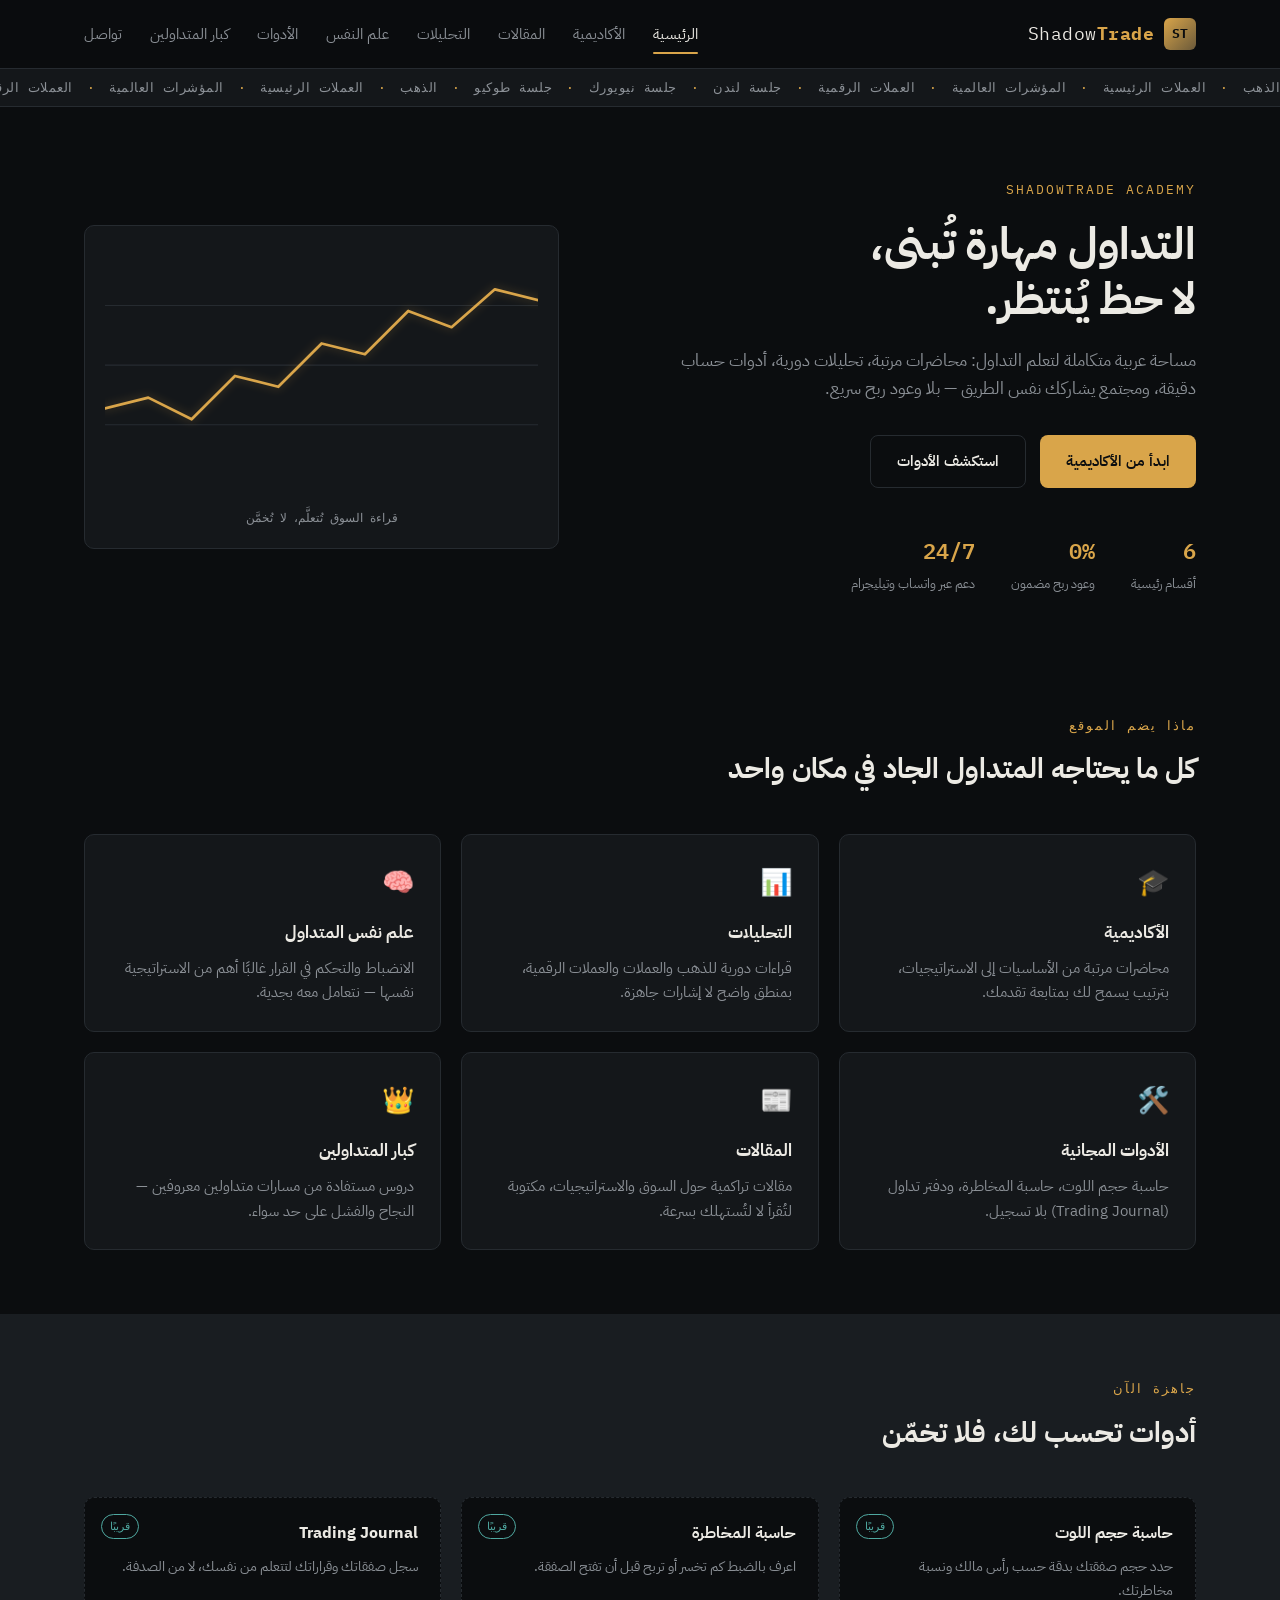
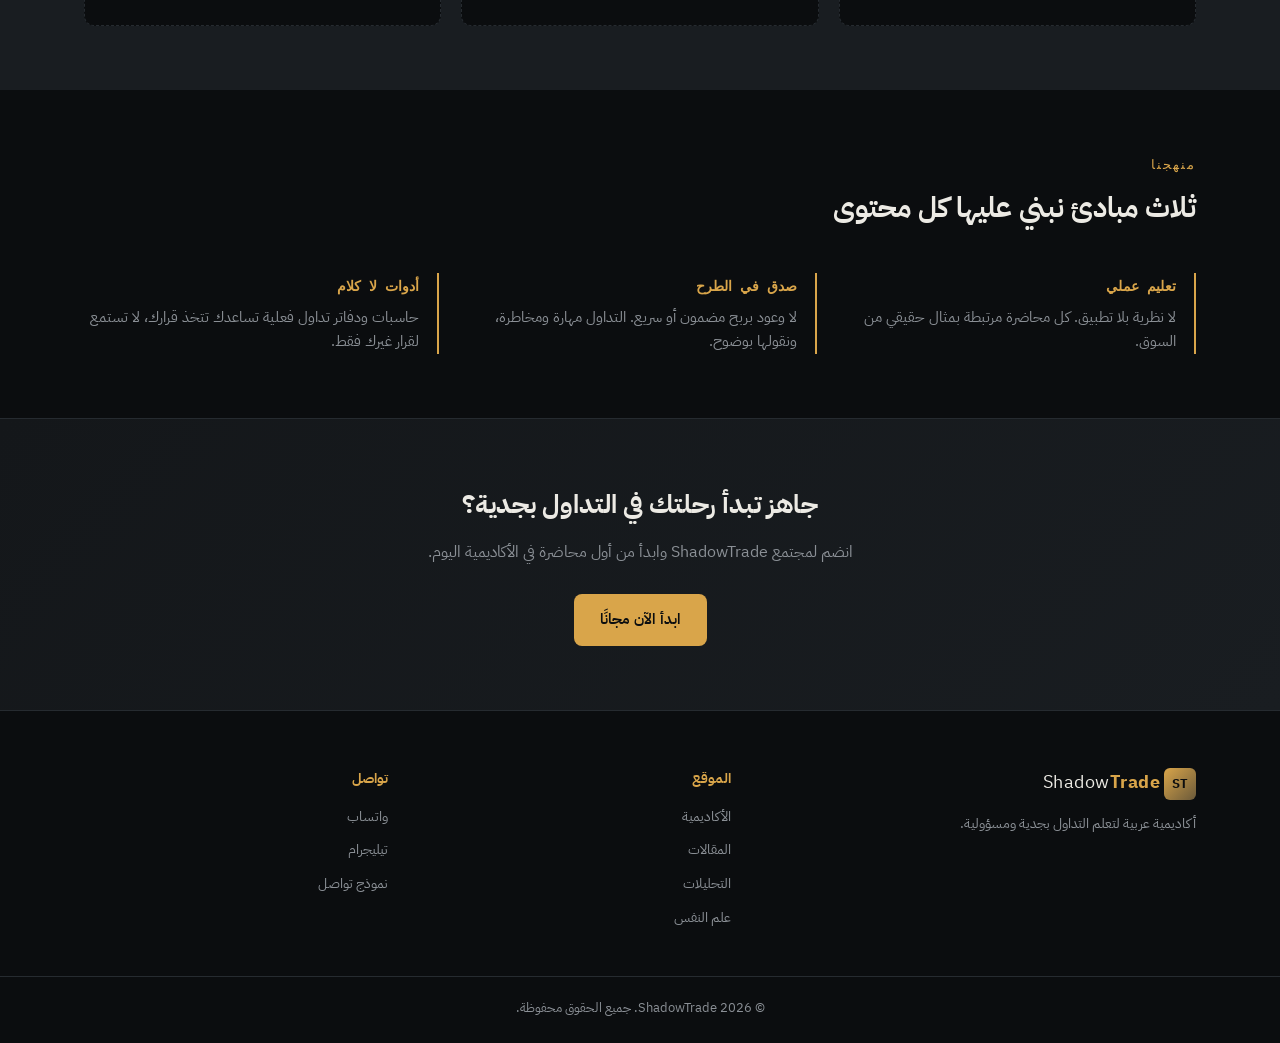
==== index.html @ f6b95d15 "Add files via upload" ====
<!DOCTYPE html>
<html lang="ar" dir="rtl">
<head>
<meta charset="UTF-8">
<meta name="viewport" content="width=device-width, initial-scale=1.0">
<title>ShadowTrade Academy — تداول بعقلية، لا بمجرد حظ</title>
<meta name="description" content="أكاديمية ShadowTrade: محاضرات، تحليلات، أدوات تداول مجانية، وعلم نفس المتداول — كل ما تحتاجه لتبني مهارة التداول من الصفر.">
<link rel="preconnect" href="https://fonts.googleapis.com">
<link rel="preconnect" href="https://fonts.gstatic.com" crossorigin>
<link href="https://fonts.googleapis.com/css2?family=IBM+Plex+Sans+Arabic:wght@400;500;600;700&family=IBM+Plex+Mono:wght@400;500;600&display=swap" rel="stylesheet">
<link rel="stylesheet" href="style.css">
</head>
<body>

<!-- ===== Header ===== -->
<header class="site-header">
  <div class="wrap header-inner">
    <a href="index.html" class="brand">
      <span class="brand-mark">ST</span>
      <span class="brand-name">Shadow<strong>Trade</strong></span>
    </a>

    <nav class="main-nav" id="mainNav">
      <a href="index.html" class="active">الرئيسية</a>
      <a href="academy.html">الأكاديمية</a>
      <a href="articles.html">المقالات</a>
      <a href="analysis.html">التحليلات</a>
      <a href="psychology.html">علم النفس</a>
      <a href="tools.html">الأدوات</a>
      <a href="traders.html">كبار المتداولين</a>
      <a href="contact.html">تواصل</a>
    </nav>

    <button class="nav-toggle" id="navToggle" aria-label="فتح القائمة" aria-expanded="false">
      <span></span><span></span><span></span>
    </button>
  </div>
</header>

<!-- ===== Session ticker (illustrative, not live data) ===== -->
<div class="ticker" aria-hidden="true">
  <div class="ticker-track">
    <span>الذهب</span><span>·</span>
    <span>العملات الرئيسية</span><span>·</span>
    <span>المؤشرات العالمية</span><span>·</span>
    <span>العملات الرقمية</span><span>·</span>
    <span>جلسة لندن</span><span>·</span>
    <span>جلسة نيويورك</span><span>·</span>
    <span>جلسة طوكيو</span><span>·</span>
    <span>الذهب</span><span>·</span>
    <span>العملات الرئيسية</span><span>·</span>
    <span>المؤشرات العالمية</span><span>·</span>
    <span>العملات الرقمية</span><span>·</span>
    <span>جلسة لندن</span><span>·</span>
    <span>جلسة نيويورك</span><span>·</span>
    <span>جلسة طوكيو</span><span>·</span>
  </div>
</div>

<!-- ===== Hero ===== -->
<section class="hero">
  <div class="wrap hero-inner">
    <div class="hero-text">
      <p class="eyebrow">SHADOWTRADE ACADEMY</p>
      <h1>التداول مهارة تُبنى،<br>لا حظ يُنتظر.</h1>
      <p class="hero-sub">
        مساحة عربية متكاملة لتعلم التداول: محاضرات مرتبة، تحليلات دورية،
        أدوات حساب دقيقة، ومجتمع يشاركك نفس الطريق — بلا وعود ربح سريع.
      </p>
      <div class="hero-cta">
        <a href="academy.html" class="btn btn-primary">ابدأ من الأكاديمية</a>
        <a href="tools.html" class="btn btn-ghost">استكشف الأدوات</a>
      </div>
      <div class="hero-stats">
        <div><span class="stat-num">6</span><span class="stat-label">أقسام رئيسية</span></div>
        <div><span class="stat-num">0%</span><span class="stat-label">وعود ربح مضمون</span></div>
        <div><span class="stat-num">24/7</span><span class="stat-label">دعم عبر واتساب وتيليجرام</span></div>
      </div>
    </div>

    <div class="hero-chart" aria-hidden="true">
      <svg viewBox="0 0 400 220" class="chart-svg">
        <line x1="0" y1="55" x2="400" y2="55" class="grid-line"/>
        <line x1="0" y1="110" x2="400" y2="110" class="grid-line"/>
        <line x1="0" y1="165" x2="400" y2="165" class="grid-line"/>
        <path class="chart-path" d="M0,150 L40,140 L80,160 L120,120 L160,130 L200,90 L240,100 L280,60 L320,75 L360,40 L400,50" />
        <path class="chart-path chart-path-glow" d="M0,150 L40,140 L80,160 L120,120 L160,130 L200,90 L240,100 L280,60 L320,75 L360,40 L400,50" />
      </svg>
      <span class="chart-tag">قراءة السوق تُتعلَّم، لا تُخمَّن</span>
    </div>
  </div>
</section>

<!-- ===== Feature grid ===== -->
<section class="section" id="explore">
  <div class="wrap">
    <p class="section-label">ماذا يضم الموقع</p>
    <h2 class="section-title">كل ما يحتاجه المتداول الجاد في مكان واحد</h2>

    <div class="grid-cards">
      <a href="academy.html" class="card">
        <span class="card-icon">🎓</span>
        <h3>الأكاديمية</h3>
        <p>محاضرات مرتبة من الأساسيات إلى الاستراتيجيات، بترتيب يسمح لك بمتابعة تقدمك.</p>
      </a>
      <a href="analysis.html" class="card">
        <span class="card-icon">📊</span>
        <h3>التحليلات</h3>
        <p>قراءات دورية للذهب والعملات والعملات الرقمية، بمنطق واضح لا إشارات جاهزة.</p>
      </a>
      <a href="psychology.html" class="card">
        <span class="card-icon">🧠</span>
        <h3>علم نفس المتداول</h3>
        <p>الانضباط والتحكم في القرار غالبًا أهم من الاستراتيجية نفسها — نتعامل معه بجدية.</p>
      </a>
      <a href="tools.html" class="card">
        <span class="card-icon">🛠️</span>
        <h3>الأدوات المجانية</h3>
        <p>حاسبة حجم اللوت، حاسبة المخاطرة، ودفتر تداول (Trading Journal) بلا تسجيل.</p>
      </a>
      <a href="articles.html" class="card">
        <span class="card-icon">📰</span>
        <h3>المقالات</h3>
        <p>مقالات تراكمية حول السوق والاستراتيجيات، مكتوبة لتُقرأ لا لتُستهلك بسرعة.</p>
      </a>
      <a href="traders.html" class="card">
        <span class="card-icon">👑</span>
        <h3>كبار المتداولين</h3>
        <p>دروس مستفادة من مسارات متداولين معروفين — النجاح والفشل على حد سواء.</p>
      </a>
    </div>
  </div>
</section>

<!-- ===== Tools teaser ===== -->
<section class="section section-alt">
  <div class="wrap">
    <p class="section-label">جاهزة الآن</p>
    <h2 class="section-title">أدوات تحسب لك، فلا تخمّن</h2>

    <div class="tools-row">
      <div class="tool-mini">
        <h4>حاسبة حجم اللوت</h4>
        <p>حدد حجم صفقتك بدقة حسب رأس مالك ونسبة مخاطرتك.</p>
        <span class="tool-status">قريبًا</span>
      </div>
      <div class="tool-mini">
        <h4>حاسبة المخاطرة</h4>
        <p>اعرف بالضبط كم تخسر أو تربح قبل أن تفتح الصفقة.</p>
        <span class="tool-status">قريبًا</span>
      </div>
      <div class="tool-mini">
        <h4>Trading Journal</h4>
        <p>سجل صفقاتك وقراراتك لتتعلم من نفسك، لا من الصدفة.</p>
        <span class="tool-status">قريبًا</span>
      </div>
    </div>
  </div>
</section>

<!-- ===== Approach / pillars ===== -->
<section class="section">
  <div class="wrap">
    <p class="section-label">منهجنا</p>
    <h2 class="section-title">ثلاث مبادئ نبني عليها كل محتوى</h2>

    <div class="pillars">
      <div class="pillar">
        <span class="pillar-index">تعليم عملي</span>
        <p>لا نظرية بلا تطبيق. كل محاضرة مرتبطة بمثال حقيقي من السوق.</p>
      </div>
      <div class="pillar">
        <span class="pillar-index">صدق في الطرح</span>
        <p>لا وعود بربح مضمون أو سريع. التداول مهارة ومخاطرة، ونقولها بوضوح.</p>
      </div>
      <div class="pillar">
        <span class="pillar-index">أدوات لا كلام</span>
        <p>حاسبات ودفاتر تداول فعلية تساعدك تتخذ قرارك، لا تستمع لقرار غيرك فقط.</p>
      </div>
    </div>
  </div>
</section>

<!-- ===== CTA band ===== -->
<section class="cta-band">
  <div class="wrap cta-inner">
    <h2>جاهز تبدأ رحلتك في التداول بجدية؟</h2>
    <p>انضم لمجتمع ShadowTrade وابدأ من أول محاضرة في الأكاديمية اليوم.</p>
    <a href="academy.html" class="btn btn-primary">ابدأ الآن مجانًا</a>
  </div>
</section>

<!-- ===== Footer ===== -->
<footer class="site-footer">
  <div class="wrap footer-inner">
    <div class="footer-brand">
      <span class="brand-mark">ST</span>
      <span class="brand-name">Shadow<strong>Trade</strong></span>
      <p>أكاديمية عربية لتعلم التداول بجدية ومسؤولية.</p>
    </div>

    <div class="footer-col">
      <h5>الموقع</h5>
      <a href="academy.html">الأكاديمية</a>
      <a href="articles.html">المقالات</a>
      <a href="analysis.html">التحليلات</a>
      <a href="psychology.html">علم النفس</a>
    </div>

    <div class="footer-col">
      <h5>تواصل</h5>
      <a href="#">واتساب</a>
      <a href="#">تيليجرام</a>
      <a href="contact.html">نموذج تواصل</a>
    </div>
  </div>
  <p class="footer-bottom">© 2026 ShadowTrade. جميع الحقوق محفوظة.</p>
</footer>

<script src="script.js"></script>
</body>
</html>
---- style.css ----
/* ============================================
   ShadowTrade Academy — Design Tokens
   Palette: Terminal graphite + amber phosphor
   ============================================ */
:root{
  --bg:            #0B0D0F;
  --surface:       #14171A;
  --surface-alt:   #191D21;
  --border:        #262B30;
  --text:          #ECEAE4;
  --text-muted:    #8B9096;
  --amber:         #D9A54A;
  --amber-strong:  #E8B85E;
  --teal:          #4FA8A0;
  --brass-dim:     #6B5A3A;

  --font-arabic: "IBM Plex Sans Arabic", "Segoe UI", sans-serif;
  --font-mono:   "IBM Plex Mono", monospace;

  --radius: 10px;
  --wrap: 1160px;
}

*{margin:0;padding:0;box-sizing:border-box;}
html{scroll-behavior:smooth;}

body{
  background:var(--bg);
  color:var(--text);
  font-family:var(--font-arabic);
  line-height:1.7;
  font-size:16px;
}

.wrap{
  max-width:var(--wrap);
  margin-inline:auto;
  padding-inline:24px;
}

a{color:inherit;text-decoration:none;}
img{max-width:100%;display:block;}

@media (prefers-reduced-motion: reduce){
  *{animation-duration:0.01ms !important; animation-iteration-count:1 !important; transition-duration:0.01ms !important;}
}

/* ============ Header ============ */
.site-header{
  position:sticky; top:0; z-index:50;
  background:rgba(11,13,15,0.9);
  backdrop-filter:blur(8px);
  border-bottom:1px solid var(--border);
}
.header-inner{
  display:flex; align-items:center; justify-content:space-between;
  height:68px;
}
.brand{display:flex; align-items:center; gap:10px; font-family:var(--font-mono);}
.brand-mark{
  display:inline-flex; align-items:center; justify-content:center;
  width:32px; height:32px; border-radius:6px;
  background:linear-gradient(135deg, var(--amber), var(--brass-dim));
  color:#0B0D0F; font-weight:700; font-size:13px;
}
.brand-name{font-size:18px; letter-spacing:0.5px;}
.brand-name strong{color:var(--amber);}

.main-nav{display:flex; gap:28px;}
.main-nav a{
  font-size:14.5px; color:var(--text-muted);
  padding-block:6px; position:relative;
  transition:color .2s;
}
.main-nav a:hover, .main-nav a.active{color:var(--text);}
.main-nav a.active::after{
  content:""; position:absolute; right:0; left:0; bottom:-2px;
  height:2px; background:var(--amber); border-radius:2px;
}

.nav-toggle{
  display:none; flex-direction:column; gap:5px;
  background:none; border:none; cursor:pointer; padding:8px;
}
.nav-toggle span{width:22px; height:2px; background:var(--text);}

/* ============ Ticker ============ */
.ticker{
  background:var(--surface);
  border-bottom:1px solid var(--border);
  overflow:hidden;
  white-space:nowrap;
}
.ticker-track{
  display:inline-flex; gap:14px;
  padding-block:8px;
  font-family:var(--font-mono); font-size:12.5px;
  color:var(--text-muted); letter-spacing:0.5px;
  animation: ticker-scroll 40s linear infinite;
}
.ticker-track span:nth-of-type(2n){color:var(--amber);}
@keyframes ticker-scroll{
  from{transform:translateX(0);}
  to{transform:translateX(-50%);}
}

/* ============ Hero ============ */
.hero{padding-block:72px 56px;}
.hero-inner{
  display:grid; grid-template-columns:1.1fr 0.9fr;
  gap:56px; align-items:center;
}
.eyebrow{
  font-family:var(--font-mono); font-size:12.5px;
  color:var(--amber); letter-spacing:2px;
  margin-bottom:16px;
}
.hero h1{
  font-size:44px; line-height:1.25; font-weight:700;
  margin-bottom:20px;
}
.hero-sub{
  color:var(--text-muted); font-size:16.5px; max-width:520px;
  margin-bottom:32px;
}
.hero-cta{display:flex; gap:14px; margin-bottom:44px; flex-wrap:wrap;}

.btn{
  display:inline-flex; align-items:center; justify-content:center;
  padding:13px 26px; border-radius:8px; font-size:15px; font-weight:600;
  transition:transform .15s, background .2s, border-color .2s;
}
.btn:focus-visible{outline:2px solid var(--amber); outline-offset:2px;}
.btn-primary{background:var(--amber); color:#0B0D0F;}
.btn-primary:hover{background:var(--amber-strong); transform:translateY(-1px);}
.btn-ghost{border:1px solid var(--border); color:var(--text);}
.btn-ghost:hover{border-color:var(--amber); color:var(--amber);}

.hero-stats{display:flex; gap:36px;}
.hero-stats > div{display:flex; flex-direction:column;}
.stat-num{font-family:var(--font-mono); font-size:22px; color:var(--amber); font-weight:600;}
.stat-label{font-size:12.5px; color:var(--text-muted); margin-top:4px;}

.hero-chart{
  background:var(--surface);
  border:1px solid var(--border);
  border-radius:var(--radius);
  padding:20px;
}
.chart-svg{width:100%; height:auto;}
.grid-line{stroke:var(--border); stroke-width:1;}
.chart-path{
  fill:none; stroke:var(--amber); stroke-width:2.5;
  stroke-linecap:round; stroke-linejoin:round;
  stroke-dasharray:1000;
  stroke-dashoffset:1000;
  animation:draw-line 2.2s ease forwards;
}
.chart-path-glow{
  stroke:var(--amber); stroke-width:6; opacity:0.15; filter:blur(4px);
}
@keyframes draw-line{ to{stroke-dashoffset:0;} }
.chart-tag{
  display:block; margin-top:14px; text-align:center;
  font-family:var(--font-mono); font-size:12px; color:var(--text-muted);
}

/* ============ Sections ============ */
.section{padding-block:64px;}
.section-alt{background:var(--surface-alt);}
.section-label{
  font-family:var(--font-mono); font-size:12.5px;
  color:var(--amber); letter-spacing:2px; margin-bottom:10px;
}
.section-title{font-size:28px; font-weight:700; margin-bottom:40px; max-width:640px;}

.grid-cards{
  display:grid; grid-template-columns:repeat(3, 1fr); gap:20px;
}
.card{
  background:var(--surface);
  border:1px solid var(--border);
  border-radius:var(--radius);
  padding:26px;
  transition:border-color .2s, transform .2s;
}
.card:hover{border-color:var(--amber); transform:translateY(-3px);}
.card-icon{font-size:26px; display:block; margin-bottom:14px;}
.card h3{font-size:17px; margin-bottom:8px;}
.card p{font-size:14.5px; color:var(--text-muted);}

.tools-row{display:grid; grid-template-columns:repeat(3,1fr); gap:20px;}
.tool-mini{
  background:var(--bg);
  border:1px dashed var(--border);
  border-radius:var(--radius);
  padding:22px; position:relative;
}
.tool-mini h4{font-size:16px; margin-bottom:8px;}
.tool-mini p{font-size:14px; color:var(--text-muted);}
.tool-status{
  position:absolute; top:16px; left:16px;
  font-family:var(--font-mono); font-size:11px;
  color:var(--teal); border:1px solid var(--teal);
  padding:2px 8px; border-radius:20px;
}

.pillars{display:grid; grid-template-columns:repeat(3,1fr); gap:24px;}
.pillar{border-right:2px solid var(--amber); padding-right:18px;}
.pillar-index{
  display:block; font-family:var(--font-mono); font-size:14px;
  color:var(--amber); margin-bottom:8px; font-weight:600;
}
.pillar p{color:var(--text-muted); font-size:14.5px;}

/* ============ CTA band ============ */
.cta-band{
  background:linear-gradient(135deg, var(--surface), var(--surface-alt));
  border-top:1px solid var(--border);
  border-bottom:1px solid var(--border);
  padding-block:64px;
}
.cta-inner{text-align:center;}
.cta-band h2{font-size:26px; margin-bottom:12px;}
.cta-band p{color:var(--text-muted); margin-bottom:28px;}

/* ============ Footer ============ */
.site-footer{padding-block:56px 24px;}
.footer-inner{
  display:grid; grid-template-columns:1.4fr 1fr 1fr; gap:40px;
  margin-bottom:36px;
}
.footer-brand p{color:var(--text-muted); font-size:14px; margin-top:12px; max-width:260px;}
.footer-col h5{font-size:14px; color:var(--amber); margin-bottom:14px;}
.footer-col a{display:block; color:var(--text-muted); font-size:14px; margin-bottom:10px;}
.footer-col a:hover{color:var(--text);}
.footer-bottom{
  text-align:center; font-size:13px; color:var(--text-muted);
  border-top:1px solid var(--border); padding-top:20px;
}

/* ============ Academy page ============ */
.academy-head{padding-block:56px 32px;}
.academy-head h1{font-size:34px; font-weight:700; margin-bottom:14px;}

.progress-wrap{display:flex; align-items:center; gap:16px; margin-top:28px; max-width:480px;}
.progress-bar{flex:1; height:8px; background:var(--surface); border:1px solid var(--border); border-radius:20px; overflow:hidden;}
.progress-fill{height:100%; background:var(--amber); width:0%; transition:width .3s ease;}
.progress-text{font-family:var(--font-mono); font-size:12.5px; color:var(--text-muted); white-space:nowrap;}

.academy-body{padding-block:16px 64px;}
.academy-grid{
  display:grid; grid-template-columns:1fr 340px; gap:28px; align-items:start;
}

.player-frame{
  position:relative; width:100%; aspect-ratio:16/9;
  background:var(--surface); border:1px solid var(--border); border-radius:var(--radius);
  overflow:hidden;
}
.player-frame iframe{position:absolute; inset:0; width:100%; height:100%; border:0;}

.player-info{
  display:flex; align-items:center; justify-content:space-between;
  gap:16px; margin-top:18px; flex-wrap:wrap;
}
.player-info h2{font-size:19px;}
.btn-small{padding:9px 18px; font-size:13.5px;}
.btn-small.watched{border-color:var(--teal); color:var(--teal);}

.lecture-list{
  background:var(--surface); border:1px solid var(--border); border-radius:var(--radius);
  padding:10px; max-height:520px; overflow-y:auto;
  display:flex; flex-direction:column; gap:4px;
}
.lecture-item{
  display:flex; align-items:center; gap:12px;
  background:none; border:none; text-align:right;
  padding:12px 10px; border-radius:8px; cursor:pointer;
  color:var(--text-muted); font-family:var(--font-arabic); font-size:14px;
  width:100%; transition:background .15s, color .15s;
}
.lecture-item:hover{background:var(--surface-alt); color:var(--text);}
.lecture-item.active{background:var(--surface-alt); color:var(--amber);}
.lecture-num{
  font-family:var(--font-mono); font-size:12px; color:var(--text-muted);
  min-width:20px; text-align:center;
}
.lecture-item.active .lecture-num{color:var(--amber);}
.lecture-title{flex:1;}
.lecture-check{color:var(--teal); font-weight:700; min-width:16px; text-align:center;}

/* ============ Responsive (base) ============ */
@media (max-width: 900px){
  .main-nav{
    position:absolute; top:68px; right:0; left:0;
    background:var(--bg); border-bottom:1px solid var(--border);
    flex-direction:column; padding:16px 24px; gap:16px;
    display:none;
  }
  .main-nav.open{display:flex;}
  .nav-toggle{display:flex;}
  .hero-inner{grid-template-columns:1fr;}
  .hero h1{font-size:32px;}
  .grid-cards, .tools-row, .pillars{grid-template-columns:1fr;}
  .footer-inner{grid-template-columns:1fr; gap:28px;}
  .academy-grid{grid-template-columns:1fr;}
  .lecture-list{max-height:340px;}
}
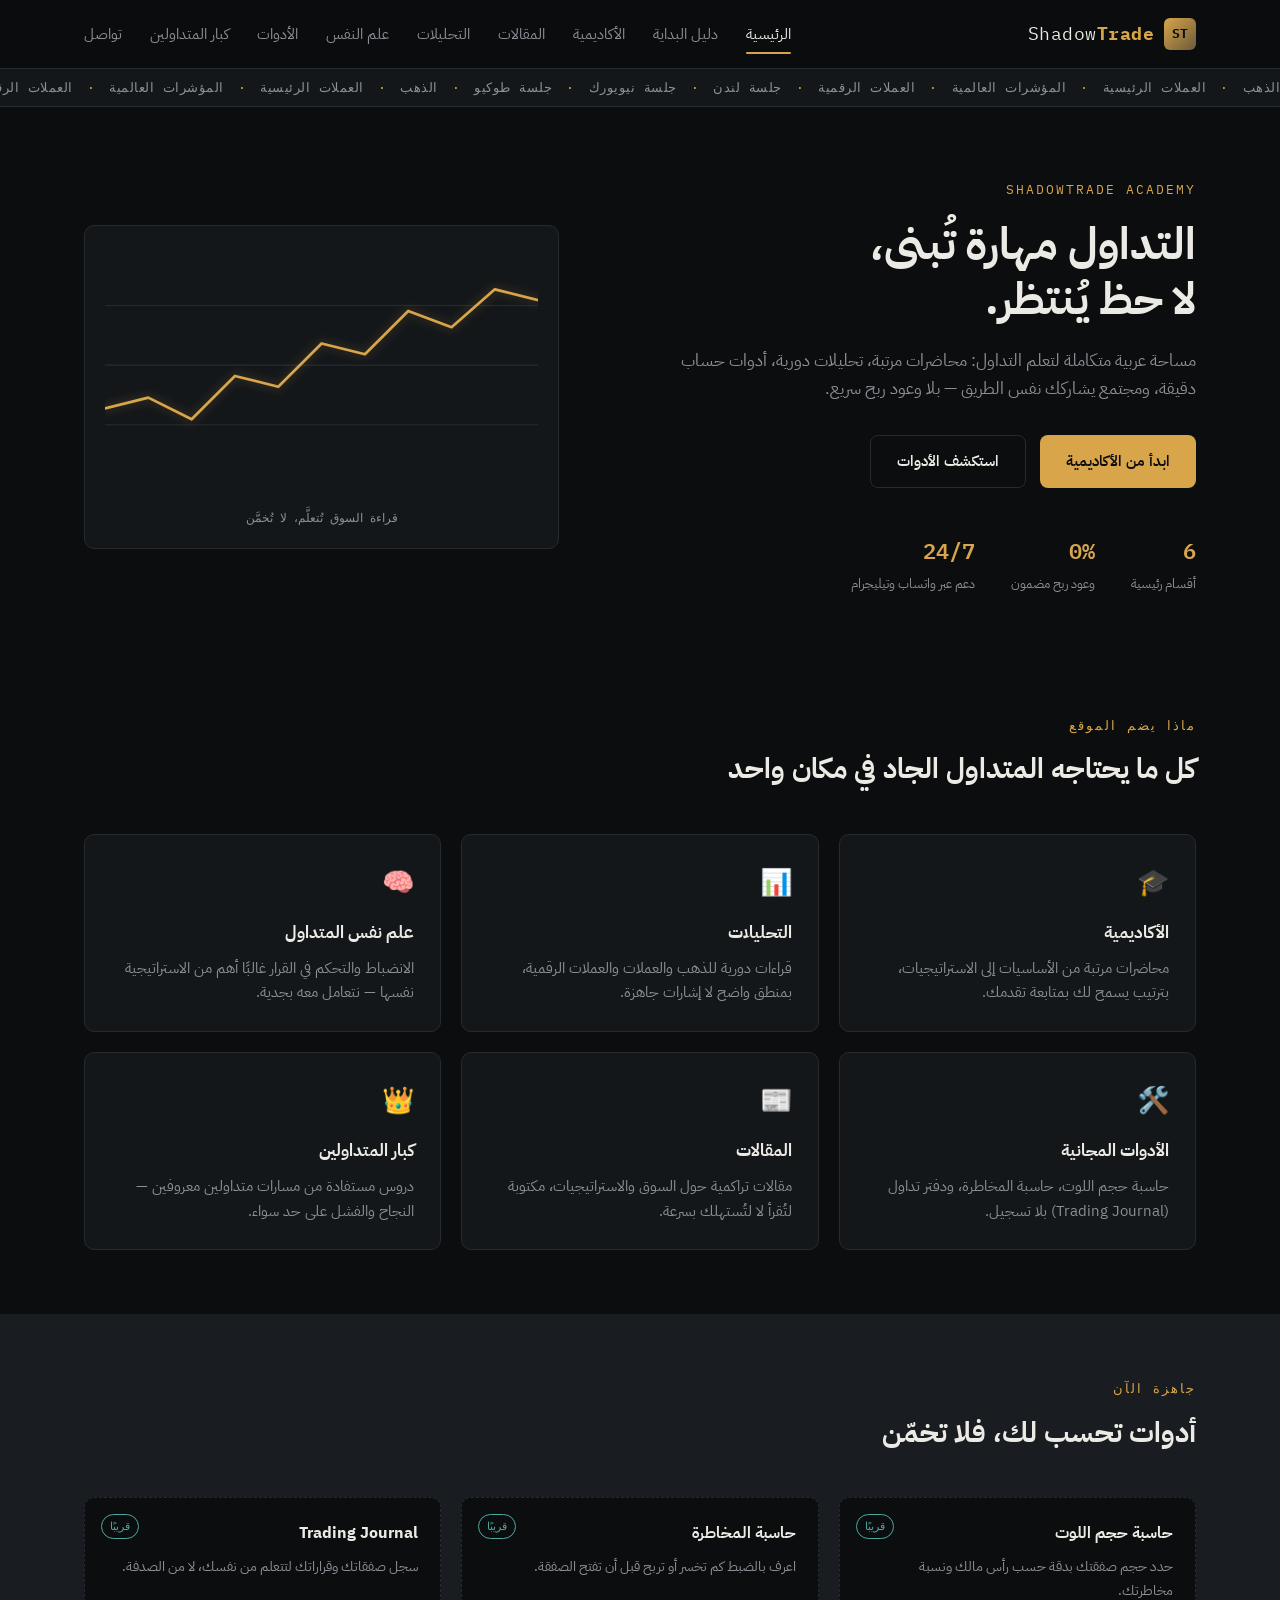
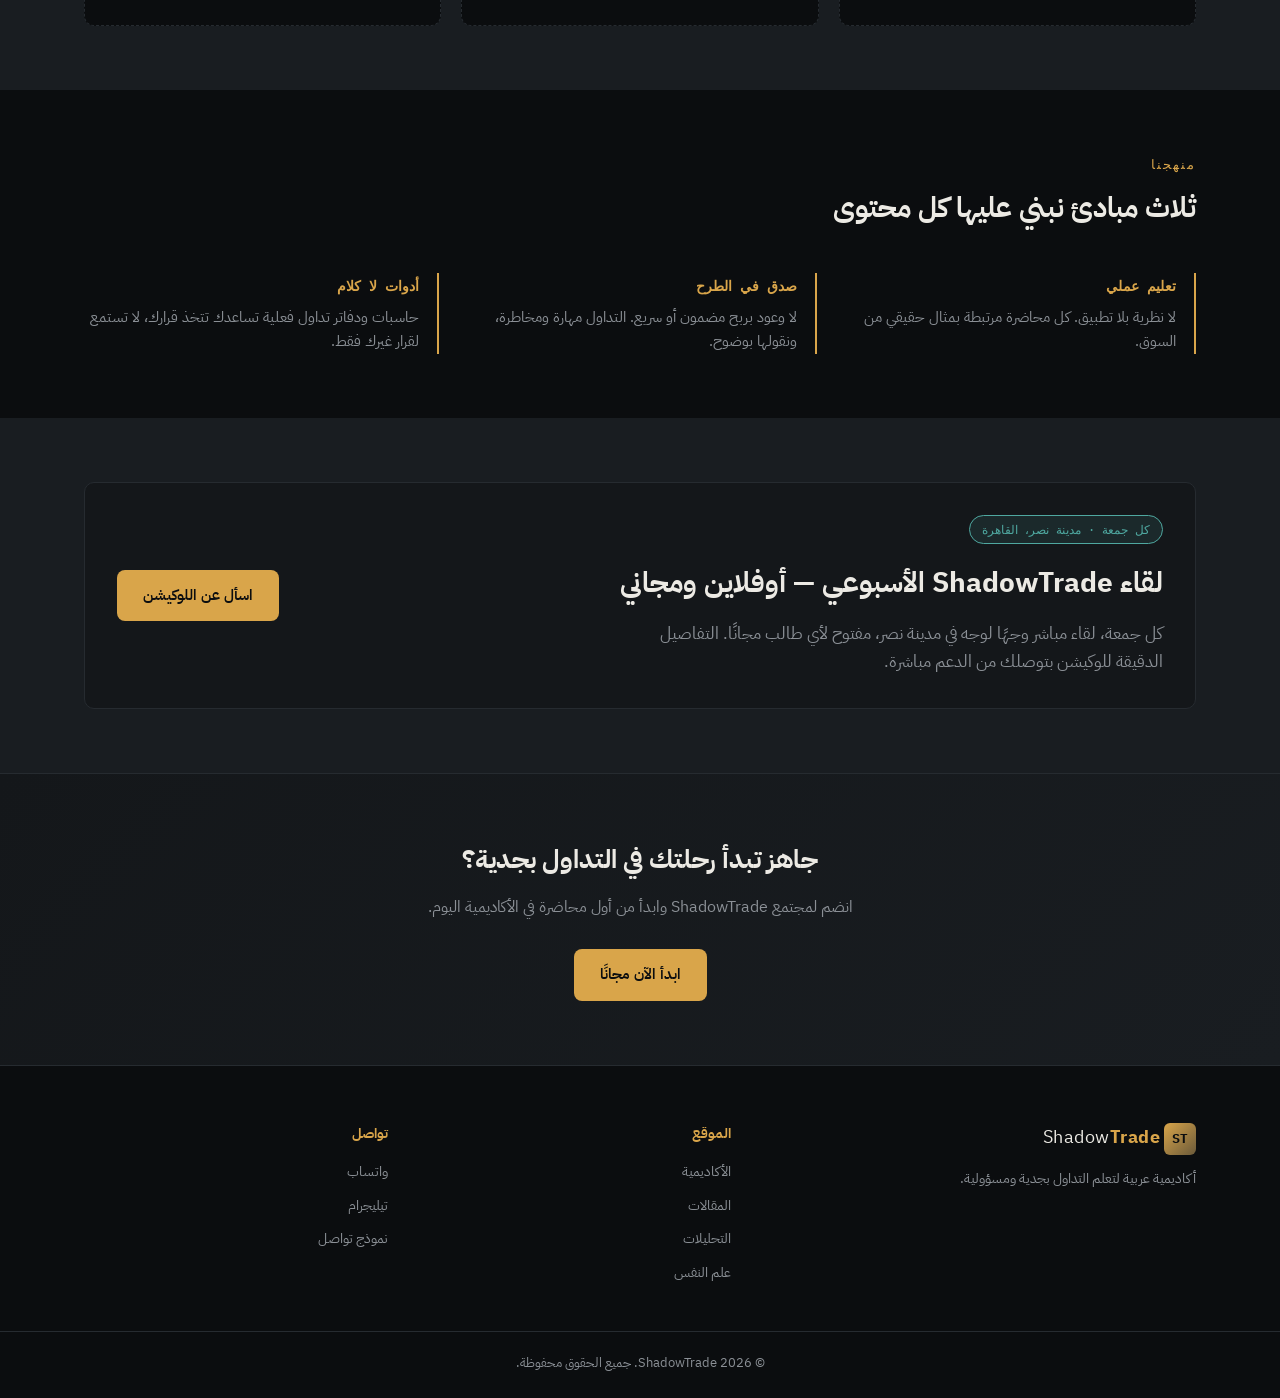
==== commit 40bdd7de: "Add files via upload" ====
--- a/index.html
+++ b/index.html
@@ -22,6 +22,7 @@
 
     <nav class="main-nav" id="mainNav">
       <a href="index.html" class="active">الرئيسية</a>
+      <a href="getting-started.html">دليل البداية</a>
       <a href="academy.html">الأكاديمية</a>
       <a href="articles.html">المقالات</a>
       <a href="analysis.html">التحليلات</a>
@@ -181,6 +182,23 @@
   </div>
 </section>
 
+<!-- ===== Weekly offline meetup ===== -->
+<section class="section section-alt">
+  <div class="wrap">
+    <div class="meetup-card">
+      <div class="meetup-info">
+        <span class="tier-badge tier-badge-open">كل جمعة · مدينة نصر، القاهرة</span>
+        <h2 class="section-title" style="margin-bottom:12px;">لقاء ShadowTrade الأسبوعي — أوفلاين ومجاني</h2>
+        <p class="hero-sub" style="margin-bottom:0;">
+          كل جمعة، لقاء مباشر وجهًا لوجه في مدينة نصر، مفتوح لأي طالب مجانًا.
+          التفاصيل الدقيقة للوكيشن بتوصلك من الدعم مباشرة.
+        </p>
+      </div>
+      <a href="https://wa.me/201131097657" target="_blank" rel="noopener" class="btn btn-primary">اسأل عن اللوكيشن</a>
+    </div>
+  </div>
+</section>
+
 <!-- ===== CTA band ===== -->
 <section class="cta-band">
   <div class="wrap cta-inner">
@@ -209,8 +227,8 @@
 
     <div class="footer-col">
       <h5>تواصل</h5>
-      <a href="#">واتساب</a>
-      <a href="#">تيليجرام</a>
+      <a href="https://whatsapp.com/channel/0029Vb8HulV3rZZjToSmQK2K" target="_blank" rel="noopener">واتساب</a>
+      <a href="https://t.me/+Hec2GglMw-1kN2Fk" target="_blank" rel="noopener">تيليجرام</a>
       <a href="contact.html">نموذج تواصل</a>
     </div>
   </div>
--- a/style.css
+++ b/style.css
@@ -289,6 +289,81 @@
 .lecture-item.active .lecture-num{color:var(--amber);}
 .lecture-title{flex:1;}
 .lecture-check{color:var(--teal); font-weight:700; min-width:16px; text-align:center;}
+
+/* ============ Tier cards (contact page) ============ */
+.tier-list{display:flex; flex-direction:column; gap:20px;}
+.tier-card{
+  background:var(--surface); border:1px solid var(--border); border-radius:var(--radius);
+  padding:26px;
+}
+.tier-head{display:flex; align-items:center; gap:14px; flex-wrap:wrap; margin-bottom:12px;}
+.tier-head h3{font-size:18px;}
+.tier-badge{
+  font-family:var(--font-mono); font-size:11.5px; padding:4px 12px;
+  border-radius:20px; white-space:nowrap;
+}
+.tier-badge-open{background:rgba(79,168,160,0.12); color:var(--teal); border:1px solid var(--teal);}
+.tier-badge-condition{background:rgba(217,165,74,0.12); color:var(--amber); border:1px solid var(--amber);}
+.tier-card p{color:var(--text-muted); font-size:14.5px; margin-bottom:14px;}
+.tier-steps{list-style:none; margin-bottom:18px; display:flex; flex-direction:column; gap:8px;}
+.tier-steps li{
+  font-size:14px; color:var(--text); padding-right:22px; position:relative;
+}
+.tier-steps li::before{
+  content:"›"; position:absolute; right:0; color:var(--amber); font-weight:700;
+}
+.tier-card .btn{margin-inline-end:10px; margin-top:4px;}
+.tier-disclaimer{
+  font-size:12.5px; color:var(--text-muted); margin-top:24px;
+  border-top:1px solid var(--border); padding-top:18px; line-height:1.8;
+}
+
+/* ============ Step cards (getting started) ============ */
+.step-list{display:flex; flex-direction:column; gap:10px;}
+.step-card{
+  display:flex; align-items:center; gap:18px;
+  background:var(--surface); border:1px solid var(--border); border-radius:var(--radius);
+  padding:18px 20px; transition:border-color .2s, transform .2s;
+}
+.step-card:hover{border-color:var(--amber); transform:translateX(-3px);}
+.step-num{
+  font-family:var(--font-mono); font-weight:700; font-size:15px;
+  min-width:34px; height:34px; display:flex; align-items:center; justify-content:center;
+  background:var(--surface-alt); border:1px solid var(--border); border-radius:50%;
+  color:var(--amber);
+}
+.step-card h3{font-size:16px; margin-bottom:4px;}
+.step-card p{font-size:13.5px; color:var(--text-muted); margin:0;}
+.step-arrow{margin-inline-start:auto; font-size:20px; color:var(--text-muted);}
+
+/* ============ Live note (academy page) ============ */
+.live-note{
+  display:flex; align-items:flex-start; gap:12px;
+  background:var(--surface); border:1px solid var(--border); border-radius:var(--radius);
+  padding:16px 18px; margin-top:22px; max-width:640px;
+}
+.live-dot{
+  width:9px; height:9px; border-radius:50%; background:#E15757;
+  margin-top:6px; flex-shrink:0;
+  box-shadow:0 0 0 0 rgba(225,87,87,0.5);
+  animation:live-pulse 2s infinite;
+}
+@keyframes live-pulse{
+  0%{box-shadow:0 0 0 0 rgba(225,87,87,0.4);}
+  70%{box-shadow:0 0 0 8px rgba(225,87,87,0);}
+  100%{box-shadow:0 0 0 0 rgba(225,87,87,0);}
+}
+.live-note p{font-size:13.5px; color:var(--text-muted); margin:0; line-height:1.8;}
+.live-note a{color:var(--amber); font-weight:600;}
+
+/* ============ Meetup card (homepage) ============ */
+.meetup-card{
+  display:flex; align-items:center; justify-content:space-between; gap:32px;
+  background:var(--surface); border:1px solid var(--border); border-radius:var(--radius);
+  padding:32px;
+}
+.meetup-info .tier-badge{display:inline-block; margin-bottom:16px;}
+.meetup-card .btn{flex-shrink:0;}
 
 /* ============ Responsive (base) ============ */
 @media (max-width: 900px){
@@ -306,4 +381,6 @@
   .footer-inner{grid-template-columns:1fr; gap:28px;}
   .academy-grid{grid-template-columns:1fr;}
   .lecture-list{max-height:340px;}
-}
+  .meetup-card{flex-direction:column; align-items:flex-start; text-align:right;}
+  .meetup-card .btn{width:100%; justify-content:center;}
+}
